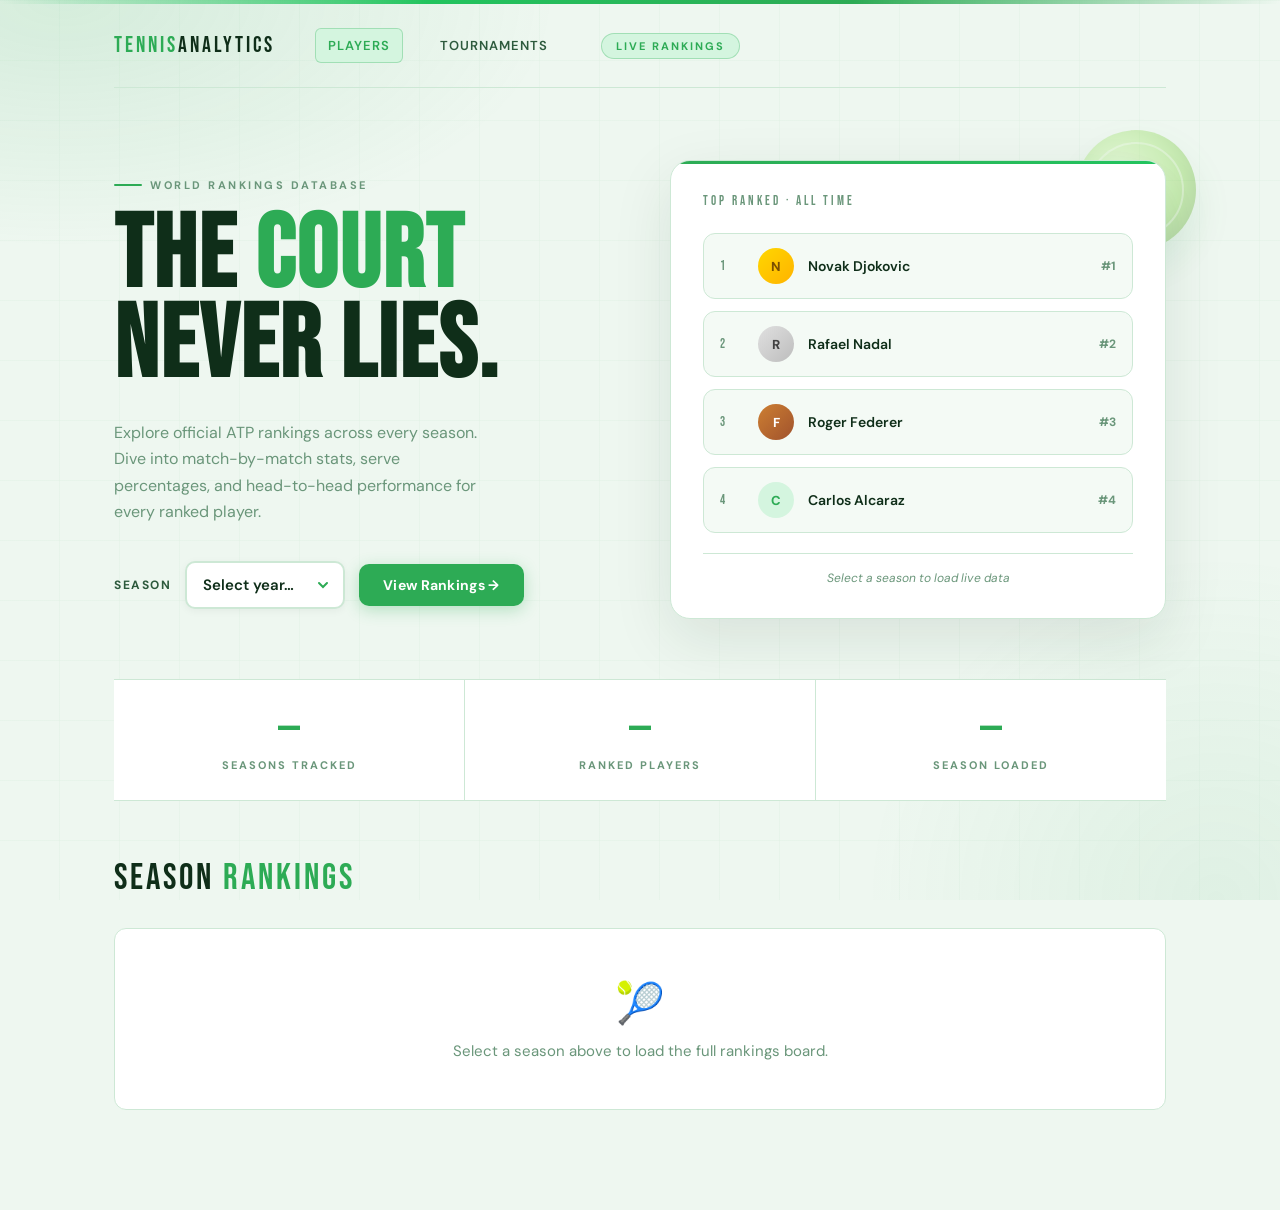
==== static/index.html @ dea2e1ad "creating 2 tabs with rating and tournaments" ====
<!DOCTYPE html>
<html lang="en">
<head>
  <meta charset="UTF-8" />
  <meta name="viewport" content="width=device-width, initial-scale=1.0" />
  <title>Tennis Analytics — Rankings</title>
  <link href="https://fonts.googleapis.com/css2?family=Bebas+Neue&family=DM+Sans:ital,opsz,wght@0,9..40,300;0,9..40,400;0,9..40,600;0,9..40,700;1,9..40,300&display=swap" rel="stylesheet" />
  <style>
    :root {
      --bg:         #eef7f0;
      --panel:      #ffffff;
      --panel2:     #f4faf5;
      --header-bg:  #1e5c30;
      --header2:    #174d28;
      --accent:     #2dab55;
      --accent2:    #22c45e;
      --accent-lt:  #d4f5df;
      --text:       #0f2e19;
      --text2:      #2d5a3d;
      --muted:      #6a967a;
      --border:     #cde8d5;
      --win-bg:     #d6f5de;
      --win-txt:    #176b33;
      --loss-bg:    #ffe5e5;
      --loss-txt:   #c0202a;
    }

    *, *::before, *::after { margin: 0; padding: 0; box-sizing: border-box; }
    html { scroll-behavior: smooth; }

    body {
      font-family: 'DM Sans', sans-serif;
      background: var(--bg);
      color: var(--text);
      min-height: 100vh;
      overflow-x: hidden;
    }

    /* ── Grid background ── */
    body::before {
      content: '';
      position: fixed;
      inset: 0;
      background:
        radial-gradient(ellipse 70% 50% at 5% 0%,   rgba(45,171,85,0.13) 0%, transparent 55%),
        radial-gradient(ellipse 50% 70% at 95% 100%, rgba(45,171,85,0.08) 0%, transparent 55%),
        repeating-linear-gradient(0deg,   transparent, transparent 59px, rgba(45,171,85,0.06) 60px),
        repeating-linear-gradient(90deg,  transparent, transparent 59px, rgba(45,171,85,0.06) 60px);
      pointer-events: none;
      z-index: 0;
    }

    /* ── Top accent bar ── */
    body::after {
      content: '';
      position: fixed;
      top: 0; left: 0; right: 0;
      height: 4px;
      background: linear-gradient(90deg, transparent, var(--accent2), var(--accent), transparent);
      z-index: 100;
    }

    .page {
      position: relative;
      z-index: 1;
      max-width: 1100px;
      margin: 0 auto;
      padding: 0 24px 100px;
    }

    /* ════════════════════════════
       NAV
    ════════════════════════════ */
    nav {
      display: flex;
      align-items: center;
      justify-content: flex-start;
      gap: 40px;
      padding: 28px 0 24px;
      border-bottom: 1px solid var(--border);
    }

    nav::after {
      content: '';
      flex: 1;
    }

    .nav-logo {
      font-family: 'Bebas Neue', sans-serif;
      font-size: 22px;
      letter-spacing: 3px;
      color: var(--accent);
    }
    .nav-logo span { color: var(--text); }

    .nav-tag {
      background: var(--accent-lt);
      border: 1px solid rgba(45,171,85,0.3);
      color: var(--accent);
      padding: 5px 14px;
      border-radius: 999px;
      font-size: 11px;
      font-weight: 700;
      letter-spacing: 2px;
      text-transform: uppercase;
    }

    /* ════════════════════════════
       HERO
    ════════════════════════════ */
    .hero {
      padding: 72px 0 60px;
      display: grid;
      grid-template-columns: 1fr 1fr;
      align-items: center;
      gap: 60px;
      border-bottom: 1px solid var(--border);
      animation: fadeUp 0.5s ease both;
    }

    .hero-left {}

    .hero-eyebrow {
      display: inline-flex;
      align-items: center;
      gap: 8px;
      font-size: 11px;
      font-weight: 700;
      letter-spacing: 2.5px;
      text-transform: uppercase;
      color: var(--muted);
      margin-bottom: 20px;
    }

    .hero-eyebrow::before {
      content: '';
      display: block;
      width: 28px; height: 2px;
      background: var(--accent);
      border-radius: 2px;
    }

    .hero h1 {
      font-family: 'Bebas Neue', sans-serif;
      font-size: clamp(56px, 8vw, 108px);
      line-height: 0.88;
      letter-spacing: 2px;
      color: var(--text);
      margin-bottom: 28px;
    }

    .hero h1 em {
      font-style: normal;
      color: var(--accent);
    }

    .hero-sub {
      font-size: 16px;
      line-height: 1.65;
      color: var(--muted);
      max-width: 380px;
      margin-bottom: 36px;
    }

    /* Season selector — hero style */
    .hero-selector {
      display: flex;
      align-items: center;
      gap: 14px;
      flex-wrap: wrap;
    }

    .selector-label {
      font-size: 12px;
      font-weight: 700;
      letter-spacing: 1.5px;
      text-transform: uppercase;
      color: var(--text2);
    }

    .season-select {
      appearance: none;
      -webkit-appearance: none;
      background: var(--panel) url("data:image/svg+xml,%3Csvg xmlns='http://www.w3.org/2000/svg' width='12' height='12' viewBox='0 0 12 12'%3E%3Cpath d='M2 4l4 4 4-4' stroke='%232dab55' stroke-width='2' fill='none' stroke-linecap='round'/%3E%3C/svg%3E") no-repeat right 14px center;
      border: 2px solid var(--border);
      border-radius: 10px;
      padding: 12px 40px 12px 16px;
      font-family: 'DM Sans', sans-serif;
      font-size: 15px;
      font-weight: 600;
      color: var(--text);
      cursor: pointer;
      min-width: 160px;
      transition: all 0.2s ease;
      box-shadow: 0 2px 8px rgba(0,0,0,0.05);
    }

    .season-select:focus {
      outline: none;
      border-color: var(--accent);
      box-shadow: 0 0 0 4px rgba(45,171,85,0.15);
    }

    .load-btn {
      display: inline-flex;
      align-items: center;
      gap: 8px;
      background: var(--accent);
      color: #fff;
      border: none;
      padding: 12px 24px;
      border-radius: 10px;
      font-family: 'DM Sans', sans-serif;
      font-size: 14px;
      font-weight: 700;
      cursor: pointer;
      letter-spacing: 0.3px;
      transition: all 0.22s ease;
      box-shadow: 0 4px 16px rgba(45,171,85,0.3);
    }

    .load-btn:hover {
      background: #259949;
      transform: translateY(-2px);
      box-shadow: 0 8px 24px rgba(45,171,85,0.4);
    }

    /* ── Hero right: decorative stats panel ── */
    .hero-right {
      position: relative;
    }

    .stats-showcase {
      background: var(--panel);
      border: 1px solid var(--border);
      border-radius: 20px;
      padding: 32px;
      box-shadow: 0 20px 60px rgba(15,46,25,0.1);
      position: relative;
      overflow: hidden;
    }

    .stats-showcase::before {
      content: '';
      position: absolute;
      top: 0; left: 0; right: 0;
      height: 3px;
      background: linear-gradient(90deg, var(--accent), var(--accent2));
    }

    .showcase-title {
      font-family: 'Bebas Neue', sans-serif;
      font-size: 13px;
      letter-spacing: 3px;
      color: var(--muted);
      text-transform: uppercase;
      margin-bottom: 24px;
    }

    .podium-list {
      display: flex;
      flex-direction: column;
      gap: 12px;
    }

    .podium-item {
      display: flex;
      align-items: center;
      gap: 14px;
      padding: 14px 16px;
      background: var(--panel2);
      border: 1px solid var(--border);
      border-radius: 12px;
      transition: all 0.2s ease;
      cursor: default;
    }

    .podium-item:hover {
      border-color: rgba(45,171,85,0.4);
      box-shadow: 0 4px 16px rgba(45,171,85,0.1);
      transform: translateX(4px);
    }

    .podium-num {
      font-family: 'Bebas Neue', sans-serif;
      font-size: 13px;
      letter-spacing: 1px;
      color: var(--muted);
      min-width: 24px;
    }

    .podium-medal {
      width: 36px; height: 36px;
      border-radius: 50%;
      display: grid;
      place-items: center;
      font-size: 13px;
      font-weight: 800;
      flex-shrink: 0;
    }

    .medal-1 { background: linear-gradient(135deg, #ffd700, #ffb300); color: #7a4f00; }
    .medal-2 { background: linear-gradient(135deg, #e0e0e0, #bdbdbd); color: #424242; }
    .medal-3 { background: linear-gradient(135deg, #cd7f32, #a0522d); color: #fff; }
    .medal-n { background: var(--accent-lt); color: var(--accent); }

    .podium-name {
      font-weight: 600;
      font-size: 14px;
      color: var(--text);
      flex: 1;
    }

    .podium-rank {
      font-size: 12px;
      font-weight: 700;
      color: var(--muted);
    }

    .showcase-footer {
      margin-top: 20px;
      padding-top: 16px;
      border-top: 1px solid var(--border);
      font-size: 12px;
      color: var(--muted);
      text-align: center;
      font-style: italic;
    }

    /* floating ball decoration */
    .deco-ball {
      position: absolute;
      width: 120px; height: 120px;
      border-radius: 50%;
      background: radial-gradient(circle at 35% 35%, #c8f5a0, #7dd83a 60%, #4aab18);
      box-shadow: inset -8px -8px 20px rgba(0,0,0,0.15), 0 20px 40px rgba(45,171,85,0.25);
      top: -30px; right: -30px;
      opacity: 0.35;
      pointer-events: none;
    }

    .deco-ball::after {
      content: '';
      position: absolute;
      inset: 12px;
      border-radius: 50%;
      border: 2px solid rgba(255,255,255,0.4);
    }

    /* ════════════════════════════
       STATS BAR (below hero)
    ════════════════════════════ */
    .stats-bar {
      display: grid;
      grid-template-columns: repeat(3, 1fr);
      gap: 1px;
      background: var(--border);
      border-bottom: 1px solid var(--border);
      animation: fadeUp 0.5s 0.1s ease both;
    }

    .stat-item {
      background: var(--panel);
      padding: 28px 32px;
      text-align: center;
      transition: background 0.2s;
    }

    .stat-item:hover { background: var(--panel2); }

    .stat-num {
      font-family: 'Bebas Neue', sans-serif;
      font-size: 44px;
      letter-spacing: 1px;
      color: var(--accent);
      line-height: 1;
      margin-bottom: 6px;
    }

    .stat-lbl {
      font-size: 11px;
      font-weight: 700;
      letter-spacing: 2px;
      text-transform: uppercase;
      color: var(--muted);
    }

    /* ════════════════════════════
       RANKINGS SECTION
    ════════════════════════════ */
    .rankings-section {
      padding-top: 56px;
      animation: fadeUp 0.5s 0.2s ease both;
    }

    .section-header {
      display: flex;
      align-items: flex-end;
      justify-content: space-between;
      margin-bottom: 28px;
      flex-wrap: wrap;
      gap: 16px;
    }

    .section-title {
      font-family: 'Bebas Neue', sans-serif;
      font-size: 36px;
      letter-spacing: 3px;
      color: var(--text);
    }

    .section-title span { color: var(--accent); }

    .section-meta {
      font-size: 13px;
      color: var(--muted);
    }

    /* State boxes */
    .state-box {
      background: var(--panel);
      border: 1px solid var(--border);
      border-radius: 12px;
      padding: 48px 32px;
      text-align: center;
      color: var(--muted);
    }

    .state-icon {
      font-size: 40px;
      margin-bottom: 12px;
      display: block;
    }

    .state-box p { font-size: 15px; }

    .state-box.error-box {
      background: #fff8f8;
      border-color: #fca5a5;
      color: #b91c1c;
    }

    /* Loader */
    .loader-wrap {
      display: flex;
      flex-direction: column;
      align-items: center;
      justify-content: center;
      padding: 80px 20px;
      gap: 18px;
    }

    .spinner {
      width: 44px; height: 44px;
      border: 3px solid var(--border);
      border-top-color: var(--accent);
      border-radius: 50%;
      animation: spin 0.85s linear infinite;
    }

    @keyframes spin { to { transform: rotate(360deg); } }

    .loader-wrap p { color: var(--muted); font-size: 14px; letter-spacing: 1px; }

    /* ── Player list ── */
    .rank-list {
      display: flex;
      flex-direction: column;
      gap: 8px;
    }

    .rank-item {
      background: var(--panel);
      border: 1px solid var(--border);
      border-radius: 14px;
      overflow: hidden;
      transition: all 0.22s ease;
      box-shadow: 0 1px 4px rgba(0,0,0,0.04);
    }

    .rank-item:hover {
      border-color: rgba(45,171,85,0.45);
      box-shadow: 0 6px 24px rgba(45,171,85,0.13);
      transform: translateX(4px);
    }

    .rank-btn {
      width: 100%;
      background: transparent;
      border: none;
      padding: 16px 20px;
      display: grid;
      grid-template-columns: 52px 1fr auto;
      align-items: center;
      gap: 16px;
      cursor: pointer;
      color: inherit;
      text-align: left;
    }

    .rank-medal {
      width: 44px; height: 44px;
      border-radius: 50%;
      display: grid;
      place-items: center;
      font-family: 'Bebas Neue', sans-serif;
      font-size: 16px;
      letter-spacing: 0.5px;
      flex-shrink: 0;
    }

    .rank-medal.gold   { background: linear-gradient(135deg, #ffd700, #ffb300); color: #7a4f00; }
    .rank-medal.silver { background: linear-gradient(135deg, #e0e0e0, #bdbdbd); color: #424242; }
    .rank-medal.bronze { background: linear-gradient(135deg, #cd7f32, #a0522d); color: #fff; }
    .rank-medal.plain  { background: var(--panel2); border: 1px solid var(--border); color: var(--text2); }

    .player-name {
      font-weight: 700;
      font-size: 15px;
      color: var(--text);
      margin-bottom: 3px;
    }

    .player-meta {
      font-size: 12px;
      color: var(--muted);
      display: flex;
      align-items: center;
      gap: 8px;
    }

    .player-meta .dot {
      width: 3px; height: 3px;
      background: var(--border);
      border-radius: 50%;
    }

    .rank-tag {
      background: var(--accent-lt);
      color: var(--accent);
      border: 1px solid rgba(45,171,85,0.25);
      padding: 2px 9px;
      border-radius: 999px;
      font-size: 11px;
      font-weight: 700;
    }

    .chevron-icon {
      color: var(--accent);
      font-size: 22px;
      font-weight: 300;
      line-height: 1;
      transition: transform 0.2s ease;
    }

    .rank-item:hover .chevron-icon { transform: translateX(3px); }

    /* ════════════════════════════
       ANIMATIONS
    ════════════════════════════ */
    @keyframes fadeUp {
      from { opacity: 0; transform: translateY(20px); }
      to   { opacity: 1; transform: translateY(0); }
    }

    .rank-item {
      animation: fadeUp 0.35s ease both;
    }

    /* ════════════════════════════
       NAV LINKS
    ════════════════════════════ */
    .nav-links {
      display: flex;
      align-items: center;
      gap: 24px;
    }

    .nav-links a {
      color: var(--text2);
      text-decoration: none;
      font-weight: 600;
      font-size: 13px;
      letter-spacing: 1px;
      text-transform: uppercase;
      transition: color 0.3s ease;
      padding: 8px 12px;
      border-radius: 6px;
      border: 1px solid transparent;
    }

    .nav-links a:hover {
      color: var(--accent);
      border-color: var(--accent-lt);
      background: rgba(45, 171, 85, 0.05);
    }

    .nav-links a.active {
      color: var(--accent);
      background: var(--accent-lt);
      border-color: rgba(45, 171, 85, 0.3);
    }

    /* ════════════════════════════
       RESPONSIVE
    ════════════════════════════ */
    @media (max-width: 860px) {
      .hero { grid-template-columns: 1fr; gap: 40px; }
      .hero-right { display: none; }
      .stats-bar { grid-template-columns: repeat(3, 1fr); }
    }

    @media (max-width: 600px) {
      .hero { padding: 48px 0 40px; }
      .hero h1 { font-size: 56px; }
      .stats-bar { grid-template-columns: 1fr; }
      .rank-btn { grid-template-columns: 48px 1fr; }
      .chevron-icon { display: none; }
    }
  </style>
</head>
<body>
  <div class="page">

    <!-- NAV -->
    <nav>
      <div class="nav-logo">TENNIS<span>ANALYTICS</span></div>
      <div class="nav-links">
        <a href="index.html" class="active">Players</a>
        <a href="tournaments.html">Tournaments</a>
      </div>
      <div class="nav-tag">Live Rankings</div>
    </nav>

    <!-- HERO -->
    <section class="hero">
      <div class="hero-left">
        <div class="hero-eyebrow">World Rankings Database</div>
        <h1>The <em>Court</em><br>Never Lies.</h1>
        <p class="hero-sub">
          Explore official ATP rankings across every season. Dive into match-by-match stats, serve percentages, and head-to-head performance for every ranked player.
        </p>
        <div class="hero-selector">
          <span class="selector-label">Season</span>
          <select class="season-select" id="yearSelect">
            <option value="">Select year…</option>
          </select>
          <button class="load-btn" id="loadBtn">
            View Rankings →
          </button>
        </div>
      </div>

      <div class="hero-right">
        <div class="deco-ball"></div>
        <div class="stats-showcase">
          <div class="showcase-title">Top Ranked · All Time</div>
          <div class="podium-list">
            <div class="podium-item">
              <span class="podium-num">1</span>
              <span class="podium-medal medal-1">N</span>
              <span class="podium-name">Novak Djokovic</span>
              <span class="podium-rank">#1</span>
            </div>
            <div class="podium-item">
              <span class="podium-num">2</span>
              <span class="podium-medal medal-2">R</span>
              <span class="podium-name">Rafael Nadal</span>
              <span class="podium-rank">#2</span>
            </div>
            <div class="podium-item">
              <span class="podium-num">3</span>
              <span class="podium-medal medal-3">F</span>
              <span class="podium-name">Roger Federer</span>
              <span class="podium-rank">#3</span>
            </div>
            <div class="podium-item">
              <span class="podium-num">4</span>
              <span class="podium-medal medal-n">C</span>
              <span class="podium-name">Carlos Alcaraz</span>
              <span class="podium-rank">#4</span>
            </div>
          </div>
          <div class="showcase-footer">Select a season to load live data</div>
        </div>
      </div>
    </section>

    <!-- STATS BAR -->
    <div class="stats-bar">
      <div class="stat-item">
        <div class="stat-num" id="statSeasons">—</div>
        <div class="stat-lbl">Seasons Tracked</div>
      </div>
      <div class="stat-item">
        <div class="stat-num" id="statPlayers">—</div>
        <div class="stat-lbl">Ranked Players</div>
      </div>
      <div class="stat-item">
        <div class="stat-num" id="statYear">—</div>
        <div class="stat-lbl">Season Loaded</div>
      </div>
    </div>

    <!-- RANKINGS -->
    <section class="rankings-section">
      <div class="section-header">
        <div class="section-title">Season <span>Rankings</span></div>
        <div class="section-meta" id="sectionMeta"></div>
      </div>
      <div id="rankingsContainer">
        <div class="state-box">
          <span class="state-icon">🎾</span>
          <p>Select a season above to load the full rankings board.</p>
        </div>
      </div>
    </section>

  </div><!-- /page -->

  <script>
    const yearSelect = document.getElementById('yearSelect');
    const loadBtn    = document.getElementById('loadBtn');
    const container  = document.getElementById('rankingsContainer');
    const meta       = document.getElementById('sectionMeta');

    // ── Load years ──
    async function loadYears() {
      try {
        const res = await fetch('/years');
        if (!res.ok) throw new Error();
        const data = await res.json();
        const years = (data.years || []).slice().sort((a, b) => b - a);

        document.getElementById('statSeasons').textContent = years.length || '—';

        years.forEach(y => {
          const opt = document.createElement('option');
          opt.value = String(y);
          opt.textContent = String(y);
          yearSelect.appendChild(opt);
        });
      } catch {
        document.getElementById('statSeasons').textContent = '—';
      }
    }

    // ── Medal class ──
    function medalClass(i) {
      if (i === 0) return 'gold';
      if (i === 1) return 'silver';
      if (i === 2) return 'bronze';
      return 'plain';
    }

    // ── Render list ──
    function renderRankings(players, year) {
      document.getElementById('statPlayers').textContent = players.length;
      document.getElementById('statYear').textContent    = year;
      meta.textContent = `${players.length} player${players.length !== 1 ? 's' : ''} ranked in ${year}`;

      const list = document.createElement('div');
      list.className = 'rank-list';

      players.forEach((p, i) => {
        const rankVal = p.rank != null ? `#${p.rank}` : 'N/A';
        const initial = (p.name || '?')[0].toUpperCase();
        const delay   = Math.min(i * 30, 400);

        const item = document.createElement('div');
        item.className = 'rank-item';
        item.style.animationDelay = `${delay}ms`;

        item.innerHTML = `
          <button class="rank-btn" type="button">
            <span class="rank-medal ${medalClass(i)}">${i + 1}</span>
            <span>
              <div class="player-name">${p.name}</div>
              <div class="player-meta">
                <span class="rank-tag">${rankVal}</span>
                <span class="dot"></span>
                <span>Season ${year}</span>
              </div>
            </span>
            <span class="chevron-icon">›</span>
          </button>`;

        item.querySelector('button').addEventListener('click', () => {
          window.location.href = `player.html?name=${encodeURIComponent(p.name)}&year=${year}`;
        });

        list.appendChild(item);
      });

      container.innerHTML = '';
      container.appendChild(list);
    }

    // ── Load players ──
    async function loadPlayers(year) {
      if (!year) return;

      container.innerHTML = `
        <div class="loader-wrap">
          <div class="spinner"></div>
          <p>Loading ${year} rankings…</p>
        </div>`;
      meta.textContent = '';

      try {
        const res = await fetch(`/players?year=${year}`);
        if (!res.ok) throw new Error();
        const data = await res.json();

        const players = Array.isArray(data.ranked_players)
          ? data.ranked_players
          : (data.players || []).map(name => ({ name, rank: null }));

        if (!players.length) {
          container.innerHTML = `
            <div class="state-box">
              <span class="state-icon">📭</span>
              <p>No players found for ${year}.</p>
            </div>`;
          return;
        }

        renderRankings(players, year);
      } catch {
        container.innerHTML = `
          <div class="state-box error-box">
            <span class="state-icon">⚠️</span>
            <p>Could not load rankings. Please try again.</p>
          </div>`;
      }
    }

    // ── Events ──
    loadBtn.addEventListener('click', () => loadPlayers(yearSelect.value));
    yearSelect.addEventListener('change', e => {
      if (e.target.value) loadPlayers(e.target.value);
    });

    loadYears();
  </script>
</body>
</html>
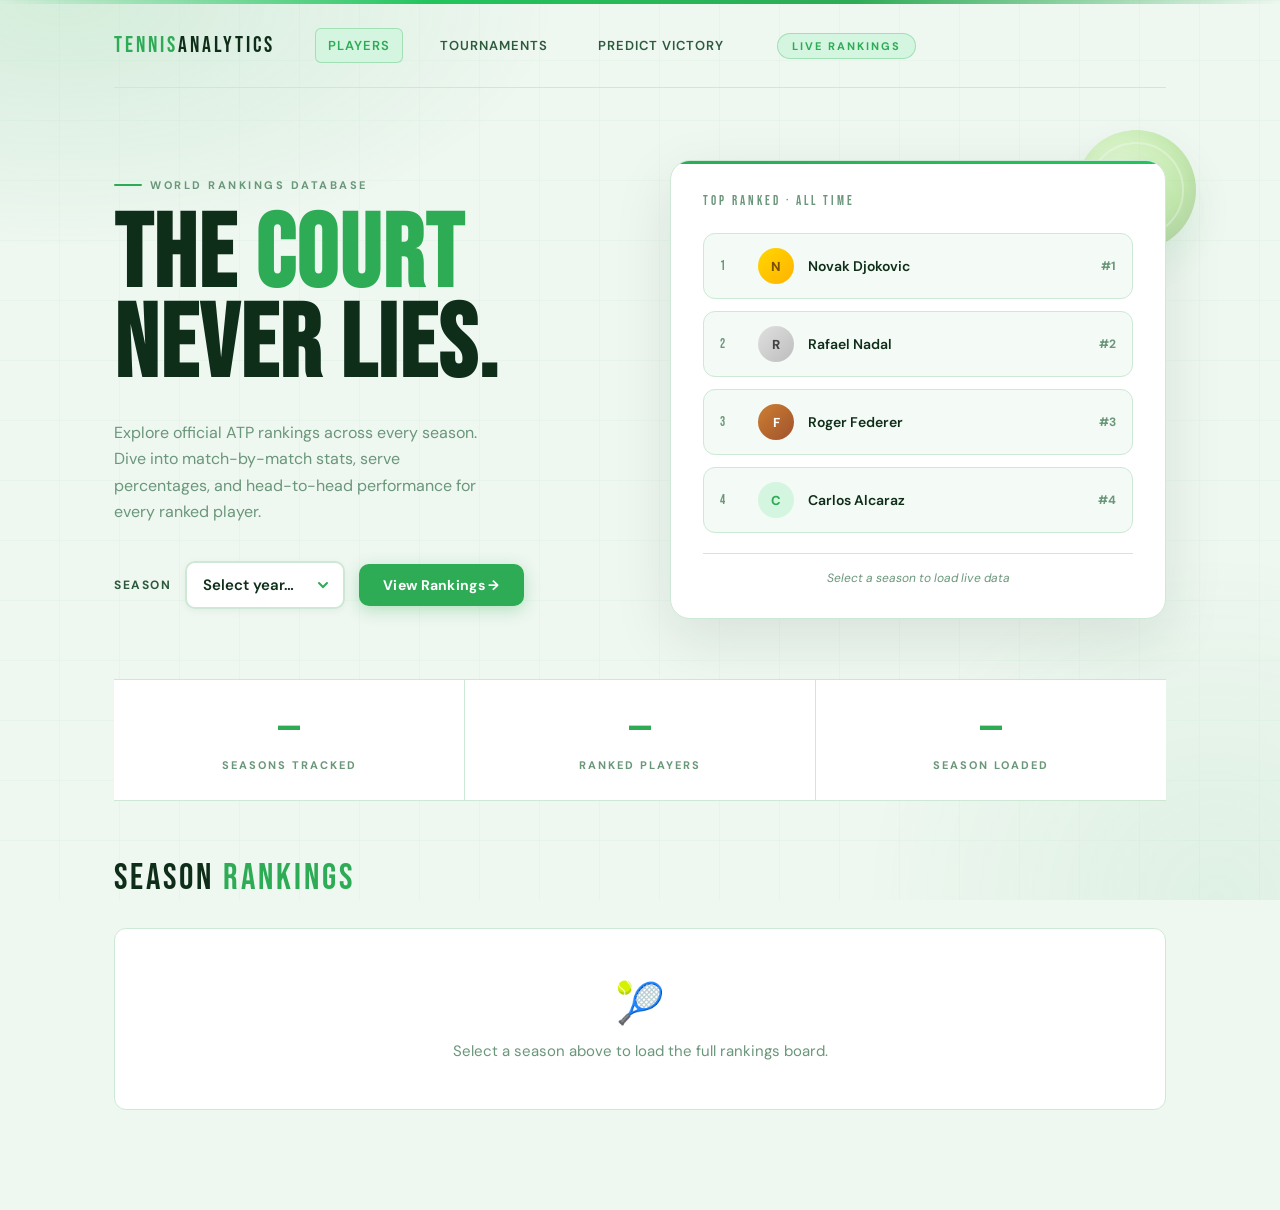
==== commit 5e7d4ed6: "predict push" ====
--- a/static/index.html
+++ b/static/index.html
@@ -628,6 +628,7 @@
       <div class="nav-links">
         <a href="index.html" class="active">Players</a>
         <a href="tournaments.html">Tournaments</a>
+        <a href="predict.html">Predict Victory</a>
       </div>
       <div class="nav-tag">Live Rankings</div>
     </nav>
